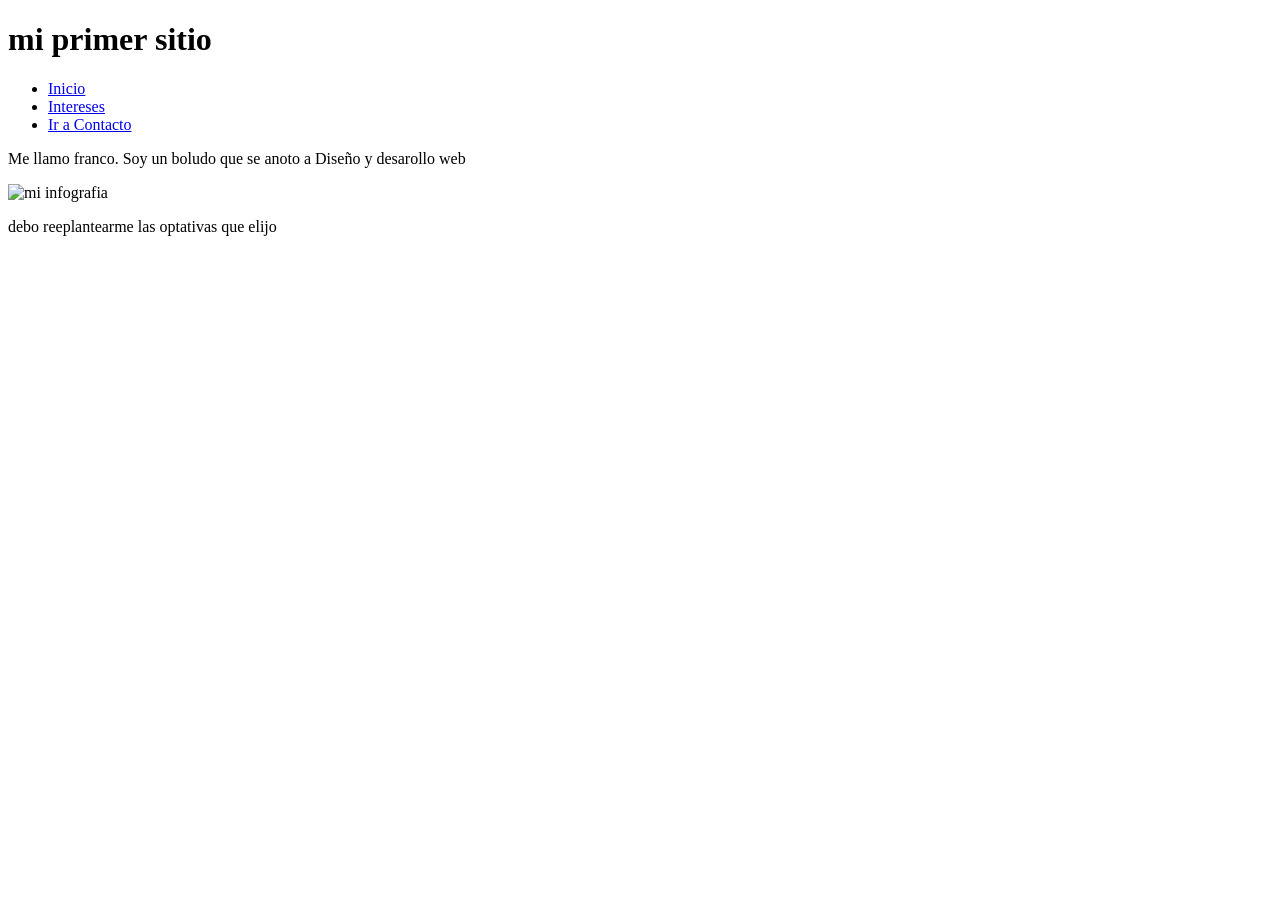
==== index.html @ 0b5c7a94 "Update index.html" ====
<!DOCTYPE html>
<html lang="es">
<head>
    <meta charset="UTF-8">
    <meta name="viewport" content="width=device-width, initial-scale=1.0">
    <title>mi sitio personal</title>
</head>
<body>
    <header>
        <h1>mi primer sitio</h1>
        <nav>
            <ul>
                <li>
                    <a href="inicio.html">Inicio</a>
                </li>
                <li>
                    <a href="intereses.html">Intereses</a>
                </li>
                <li>
                    <a href="contacto.html">Ir a Contacto</a>
                </li>
            </ul>
        </nav>
    </header>
    <main>
        <p>Me llamo franco. Soy un boludo que se anoto a Diseño  y desarollo web</p>
        <img src="infografia.png" alt="mi infografia">
    </main>
    <footer>
        <P>debo reeplantearme las optativas que elijo</P>
    </footer>
</body>
</html>
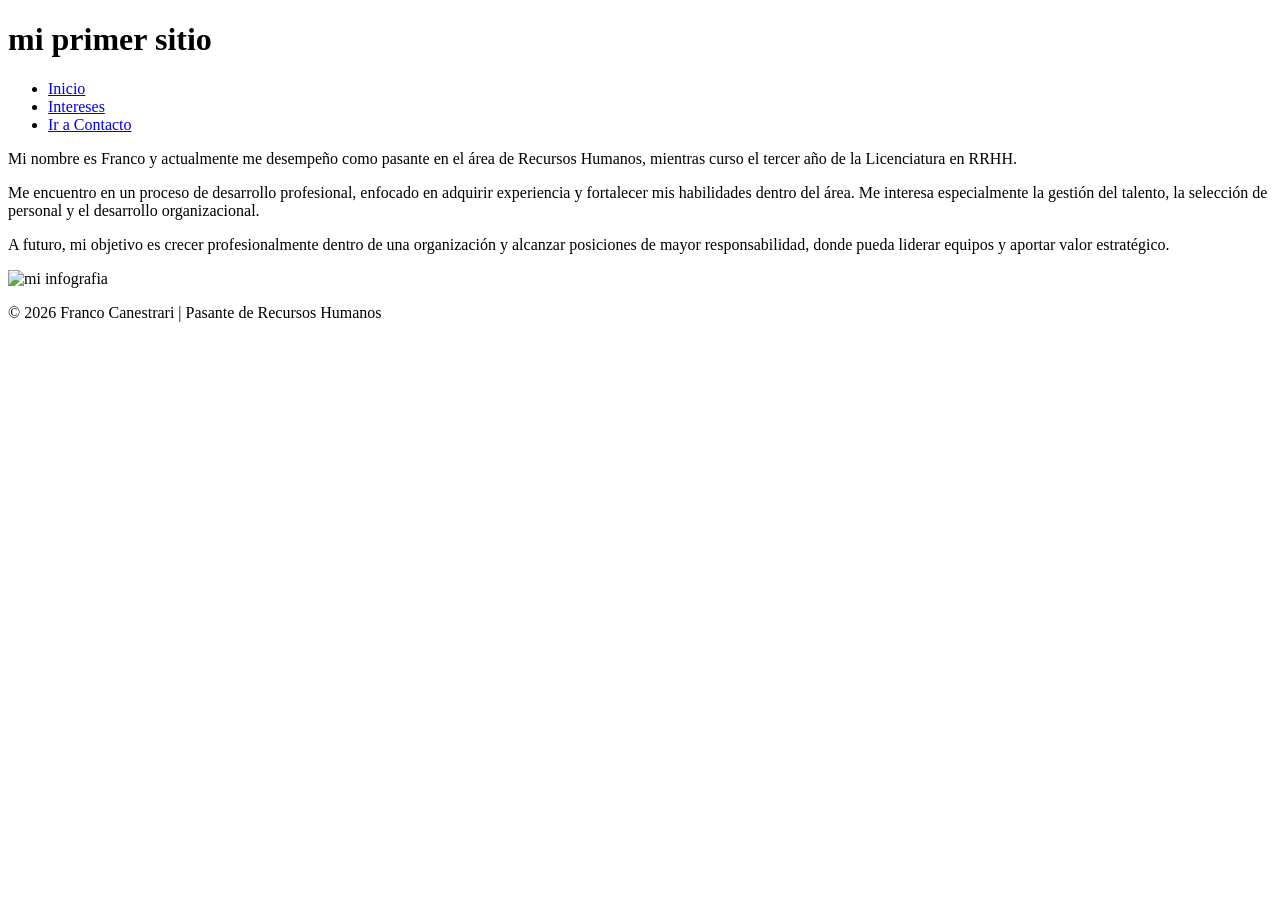
==== commit 5b69f8ba: "Update index.html" ====
--- a/index.html
+++ b/index.html
@@ -23,11 +23,13 @@
         </nav>
     </header>
     <main>
-        <p>Me llamo franco. Soy un boludo que se anoto a Diseño  y desarollo web</p>
+        <p>Mi nombre es Franco y actualmente me desempeño como pasante en el área de Recursos Humanos, mientras curso el tercer año de la Licenciatura en RRHH.</p>
+        <p>Me encuentro en un proceso de desarrollo profesional, enfocado en adquirir experiencia y fortalecer mis habilidades dentro del área. Me interesa especialmente la gestión del talento, la selección de personal y el desarrollo organizacional.</p>
+        <p>A futuro, mi objetivo es crecer profesionalmente dentro de una organización y alcanzar posiciones de mayor responsabilidad, donde pueda liderar equipos y aportar valor estratégico.</p>
         <img src="infografia.png" alt="mi infografia">
     </main>
     <footer>
-        <P>debo reeplantearme las optativas que elijo</P>
+        <p>© 2026 Franco Canestrari | Pasante de Recursos Humanos</p>
     </footer>
 </body>
 </html>
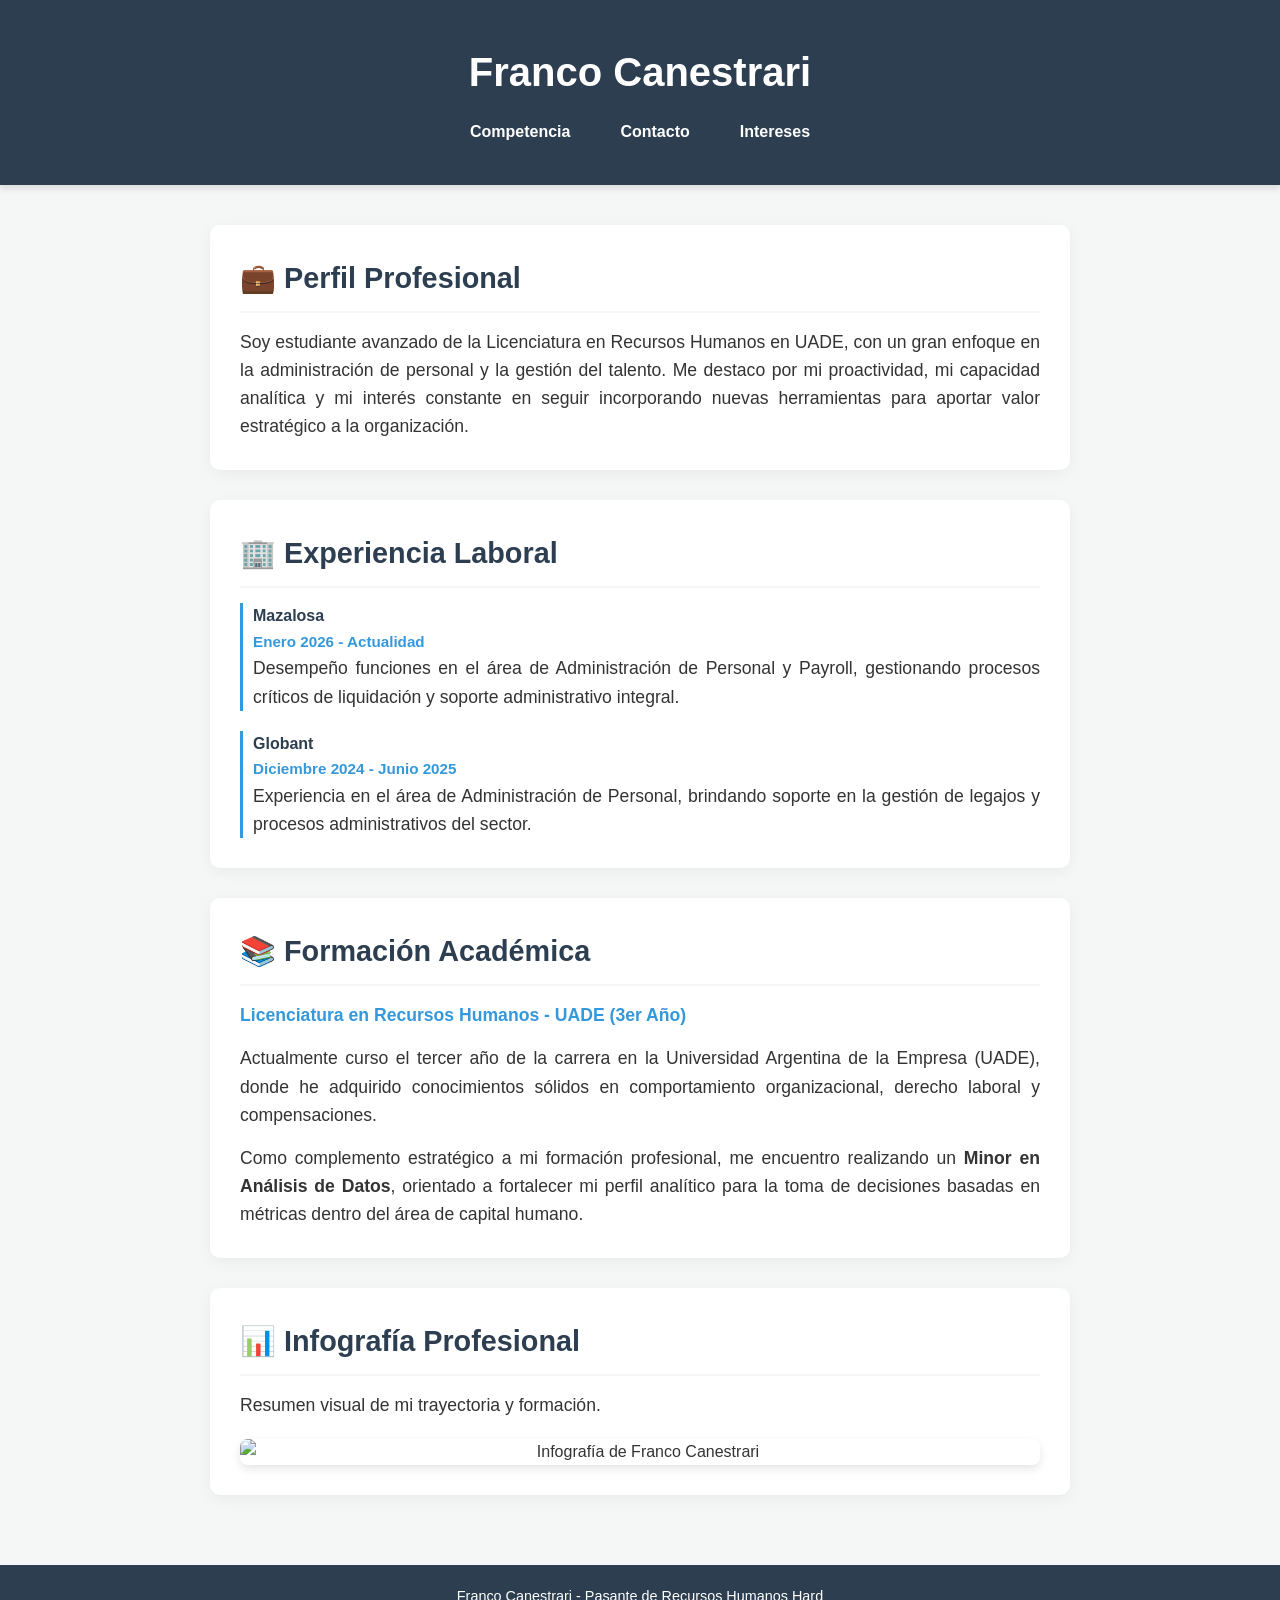
==== commit cbed9192: "Revamp index.html with new layout and styles" ====
--- a/index.html
+++ b/index.html
@@ -3,33 +3,237 @@
 <head>
     <meta charset="UTF-8">
     <meta name="viewport" content="width=device-width, initial-scale=1.0">
-    <title>mi sitio personal</title>
+    <title>Franco Canestrari - Intereses</title>
+    
+    <style>
+        /* 1. TIPOGRAFÍA Y VARIABLES GLOBALES */
+        :root {
+            --color-fondo: #f4f7f6;
+            --color-texto: #333333;
+            --color-primario: #2c3e50;
+            --color-secundario: #3498db;
+            --color-blanco: #ffffff;
+        }
+
+        * {
+            margin: 0;
+            padding: 0;
+            box-sizing: border-box;
+        }
+
+        body {
+            font-family: 'Segoe UI', Tahoma, Geneva, Verdana, sans-serif;
+            background-color: var(--color-fondo);
+            color: var(--color-texto);
+            line-height: 1.6;
+            display: flex;
+            flex-direction: column;
+            min-height: 100vh;
+        }
+
+        /* 2. DISEÑO DEL HEADER Y NAVEGACIÓN */
+        header {
+            background-color: var(--color-primario);
+            color: var(--color-blanco);
+            text-align: center;
+            padding: 40px 20px;
+            box-shadow: 0 4px 6px rgba(0,0,0,0.1);
+        }
+
+        header h1 {
+            font-size: 2.5rem;
+            margin-bottom: 10px;
+        }
+
+        nav ul.menu-navegacion {
+            list-style-type: none;
+            display: flex;
+            justify-content: center;
+            gap: 20px;
+            margin-top: 15px;
+        }
+
+        nav a {
+            color: var(--color-blanco);
+            text-decoration: none;
+            font-weight: bold;
+            padding: 8px 15px;
+            border-radius: 5px;
+            transition: background-color 0.3s;
+        }
+
+        nav a:hover {
+            background-color: var(--color-secundario);
+        }
+
+        /* 3. DISEÑO DEL MAIN Y LISTA (Estilo Tarjetas) */
+        main {
+            flex-grow: 1;
+            max-width: 900px;
+            margin: 40px auto;
+            padding: 0 20px;
+            width: 100%;
+        }
+
+        ul.lista-intereses {
+            list-style-type: none;
+            padding: 0;
+        }
+
+        ul.lista-intereses li {
+            background-color: var(--color-blanco);
+            padding: 30px;
+            border-radius: 10px;
+            box-shadow: 0 4px 15px rgba(0,0,0,0.05);
+            margin-bottom: 30px;
+            text-align: left;
+            transition: transform 0.2s ease;
+        }
+
+        ul.lista-intereses li:hover {
+            transform: translateY(-3px);
+        }
+
+        ul.lista-intereses h3 {
+            color: var(--color-primario);
+            margin-bottom: 15px;
+            font-size: 1.8rem;
+            border-bottom: 2px solid var(--color-fondo);
+            padding-bottom: 10px;
+            display: flex;
+            align-items: center;
+            gap: 10px;
+        }
+
+        ul.lista-intereses p {
+            margin-bottom: 15px;
+            font-size: 1.1rem;
+            text-align: justify;
+        }
+
+        .periodo-laboral {
+            margin-bottom: 20px;
+            padding-left: 10px;
+            border-left: 3px solid var(--color-secundario);
+        }
+
+        .periodo-laboral:last-child {
+            margin-bottom: 0;
+        }
+
+        .empresa {
+            font-weight: bold;
+            color: var(--color-primario);
+            display: block;
+        }
+
+        .fecha {
+            font-size: 0.95rem;
+            color: var(--color-secundario);
+            font-weight: bold;
+        }
+
+        /* Estilo para la imagen de la infografía */
+        .infografia-img {
+            max-width: 100%;
+            height: auto;
+            border-radius: 8px;
+            display: block;
+            margin: 20px auto 0;
+            box-shadow: 0 4px 10px rgba(0,0,0,0.1);
+        }
+
+        ul.lista-intereses p:last-of-type {
+            margin-bottom: 0;
+        }
+
+        /* 4. DISEÑO DEL FOOTER */
+        footer {
+            background-color: var(--color-primario);
+            color: var(--color-blanco);
+            text-align: center;
+            padding: 20px;
+            margin-top: auto;
+            font-size: 0.9rem;
+        }
+
+        /* 5. RESPONSIVE DESIGN */
+        @media (max-width: 600px) {
+            header h1 {
+                font-size: 2rem;
+            }
+            nav ul.menu-navegacion {
+                flex-direction: column;
+                gap: 10px;
+            }
+            main {
+                margin: 20px auto;
+            }
+            ul.lista-intereses li {
+                padding: 20px;
+            }
+        }
+    </style>
 </head>
 <body>
+
+    <!-- CABECERA -->
     <header>
-        <h1>mi primer sitio</h1>
+        <h1>Franco Canestrari</h1>
         <nav>
-            <ul>
-                <li>
-                    <a href="inicio.html">Inicio</a>
-                </li>
-                <li>
-                    <a href="intereses.html">Intereses</a>
-                </li>
-                <li>
-                    <a href="contacto.html">Ir a Contacto</a>
-                </li>
+            <ul class="menu-navegacion">
+                <li><a href="index.html">Competencia</a></li>
+                <li><a href="contacto.html">Contacto</a></li>
+                <li><a href="intereses.html">Intereses</a></li>
             </ul>
         </nav>
     </header>
+
+    <!-- CONTENIDO PRINCIPAL -->
     <main>
-        <p>Mi nombre es Franco y actualmente me desempeño como pasante en el área de Recursos Humanos, mientras curso el tercer año de la Licenciatura en RRHH.</p>
-        <p>Me encuentro en un proceso de desarrollo profesional, enfocado en adquirir experiencia y fortalecer mis habilidades dentro del área. Me interesa especialmente la gestión del talento, la selección de personal y el desarrollo organizacional.</p>
-        <p>A futuro, mi objetivo es crecer profesionalmente dentro de una organización y alcanzar posiciones de mayor responsabilidad, donde pueda liderar equipos y aportar valor estratégico.</p>
-        <img src="infografia.png" alt="mi infografia">
+        <ul class="lista-intereses">
+            
+            <li>
+                <h3>💼 Perfil Profesional</h3>
+                <p>Soy estudiante avanzado de la Licenciatura en Recursos Humanos en UADE, con un gran enfoque en la administración de personal y la gestión del talento. Me destaco por mi proactividad, mi capacidad analítica y mi interés constante en seguir incorporando nuevas herramientas para aportar valor estratégico a la organización.</p>
+            </li>
+
+            <li>
+                <h3>🏢 Experiencia Laboral</h3>
+                
+                <div class="periodo-laboral">
+                    <span class="empresa">Mazalosa</span>
+                    <span class="fecha">Enero 2026 - Actualidad</span>
+                    <p>Desempeño funciones en el área de Administración de Personal y Payroll, gestionando procesos críticos de liquidación y soporte administrativo integral.</p>
+                </div>
+
+                <div class="periodo-laboral">
+                    <span class="empresa">Globant</span>
+                    <span class="fecha">Diciembre 2024 - Junio 2025</span>
+                    <p>Experiencia en el área de Administración de Personal, brindando soporte en la gestión de legajos y procesos administrativos del sector.</p>
+                </div>
+            </li>
+
+            <li>
+                <h3>📚 Formación Académica</h3>
+                <p><strong style="color: var(--color-secundario);">Licenciatura en Recursos Humanos - UADE (3er Año)</strong></p>
+                <p>Actualmente curso el tercer año de la carrera en la Universidad Argentina de la Empresa (UADE), donde he adquirido conocimientos sólidos en comportamiento organizacional, derecho laboral y compensaciones.</p>
+                <p>Como complemento estratégico a mi formación profesional, me encuentro realizando un <strong>Minor en Análisis de Datos</strong>, orientado a fortalecer mi perfil analítico para la toma de decisiones basadas en métricas dentro del área de capital humano.</p>
+            </li>
+
+            <li style="text-align: center;">
+                <h3>📊 Infografía Profesional</h3>
+                <p>Resumen visual de mi trayectoria y formación.</p>
+                <img src="infografia.png" alt="Infografía de Franco Canestrari" class="infografia-img">
+            </li>
+
+        </ul>
     </main>
+
+    <!-- FOOTER -->
     <footer>
-        <p>© 2026 Franco Canestrari | Pasante de Recursos Humanos</p>
+        <p>Franco Canestrari - Pasante de Recursos Humanos Hard</p>
     </footer>
+
 </body>
 </html>
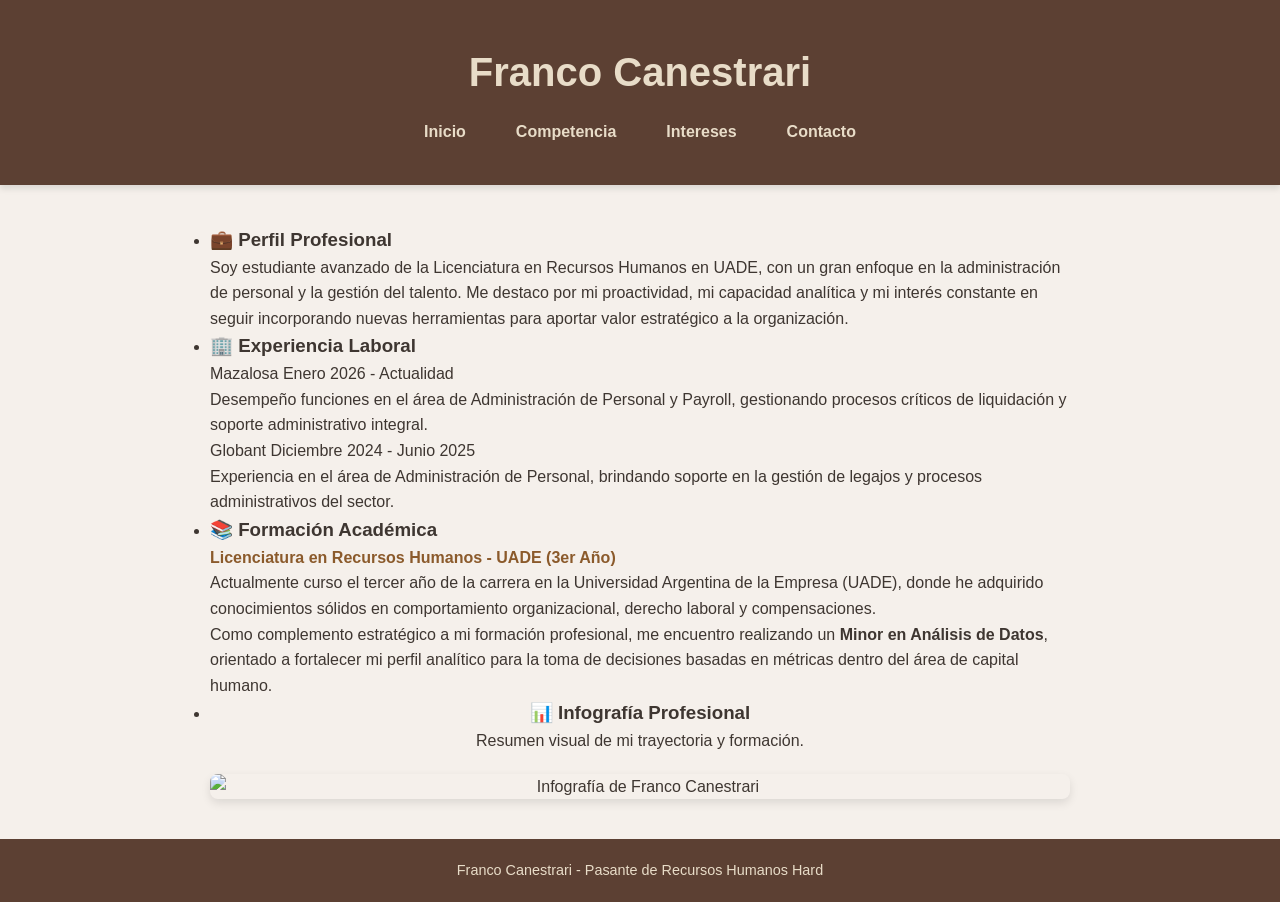
==== commit 1f9f48da: "Link external stylesheet in index.html Replaced inline styles with an external stylesheet link for b" ====
--- a/index.html
+++ b/index.html
@@ -3,177 +3,10 @@
 <head>
     <meta charset="UTF-8">
     <meta name="viewport" content="width=device-width, initial-scale=1.0">
-    <title>Franco Canestrari - Intereses</title>
+    <title>Franco Canestrari - Inicio</title>
     
-    <style>
-        /* 1. TIPOGRAFÍA Y VARIABLES GLOBALES */
-        :root {
-            --color-fondo: #f4f7f6;
-            --color-texto: #333333;
-            --color-primario: #2c3e50;
-            --color-secundario: #3498db;
-            --color-blanco: #ffffff;
-        }
-
-        * {
-            margin: 0;
-            padding: 0;
-            box-sizing: border-box;
-        }
-
-        body {
-            font-family: 'Segoe UI', Tahoma, Geneva, Verdana, sans-serif;
-            background-color: var(--color-fondo);
-            color: var(--color-texto);
-            line-height: 1.6;
-            display: flex;
-            flex-direction: column;
-            min-height: 100vh;
-        }
-
-        /* 2. DISEÑO DEL HEADER Y NAVEGACIÓN */
-        header {
-            background-color: var(--color-primario);
-            color: var(--color-blanco);
-            text-align: center;
-            padding: 40px 20px;
-            box-shadow: 0 4px 6px rgba(0,0,0,0.1);
-        }
-
-        header h1 {
-            font-size: 2.5rem;
-            margin-bottom: 10px;
-        }
-
-        nav ul.menu-navegacion {
-            list-style-type: none;
-            display: flex;
-            justify-content: center;
-            gap: 20px;
-            margin-top: 15px;
-        }
-
-        nav a {
-            color: var(--color-blanco);
-            text-decoration: none;
-            font-weight: bold;
-            padding: 8px 15px;
-            border-radius: 5px;
-            transition: background-color 0.3s;
-        }
-
-        nav a:hover {
-            background-color: var(--color-secundario);
-        }
-
-        /* 3. DISEÑO DEL MAIN Y LISTA (Estilo Tarjetas) */
-        main {
-            flex-grow: 1;
-            max-width: 900px;
-            margin: 40px auto;
-            padding: 0 20px;
-            width: 100%;
-        }
-
-        ul.lista-intereses {
-            list-style-type: none;
-            padding: 0;
-        }
-
-        ul.lista-intereses li {
-            background-color: var(--color-blanco);
-            padding: 30px;
-            border-radius: 10px;
-            box-shadow: 0 4px 15px rgba(0,0,0,0.05);
-            margin-bottom: 30px;
-            text-align: left;
-            transition: transform 0.2s ease;
-        }
-
-        ul.lista-intereses li:hover {
-            transform: translateY(-3px);
-        }
-
-        ul.lista-intereses h3 {
-            color: var(--color-primario);
-            margin-bottom: 15px;
-            font-size: 1.8rem;
-            border-bottom: 2px solid var(--color-fondo);
-            padding-bottom: 10px;
-            display: flex;
-            align-items: center;
-            gap: 10px;
-        }
-
-        ul.lista-intereses p {
-            margin-bottom: 15px;
-            font-size: 1.1rem;
-            text-align: justify;
-        }
-
-        .periodo-laboral {
-            margin-bottom: 20px;
-            padding-left: 10px;
-            border-left: 3px solid var(--color-secundario);
-        }
-
-        .periodo-laboral:last-child {
-            margin-bottom: 0;
-        }
-
-        .empresa {
-            font-weight: bold;
-            color: var(--color-primario);
-            display: block;
-        }
-
-        .fecha {
-            font-size: 0.95rem;
-            color: var(--color-secundario);
-            font-weight: bold;
-        }
-
-        /* Estilo para la imagen de la infografía */
-        .infografia-img {
-            max-width: 100%;
-            height: auto;
-            border-radius: 8px;
-            display: block;
-            margin: 20px auto 0;
-            box-shadow: 0 4px 10px rgba(0,0,0,0.1);
-        }
-
-        ul.lista-intereses p:last-of-type {
-            margin-bottom: 0;
-        }
-
-        /* 4. DISEÑO DEL FOOTER */
-        footer {
-            background-color: var(--color-primario);
-            color: var(--color-blanco);
-            text-align: center;
-            padding: 20px;
-            margin-top: auto;
-            font-size: 0.9rem;
-        }
-
-        /* 5. RESPONSIVE DESIGN */
-        @media (max-width: 600px) {
-            header h1 {
-                font-size: 2rem;
-            }
-            nav ul.menu-navegacion {
-                flex-direction: column;
-                gap: 10px;
-            }
-            main {
-                margin: 20px auto;
-            }
-            ul.lista-intereses li {
-                padding: 20px;
-            }
-        }
-    </style>
+    <!-- Enlace a la hoja de estilos externa -->
+    <link rel="stylesheet" href="styles.css">
 </head>
 <body>
 
@@ -182,9 +15,10 @@
         <h1>Franco Canestrari</h1>
         <nav>
             <ul class="menu-navegacion">
-                <li><a href="index.html">Competencia</a></li>
+                <li><a href="index.html">Inicio</a></li>
+                <li><a href="competencias.html">Competencia</a></li>
+                <li><a href="intereses.html">Intereses</a></li>
                 <li><a href="contacto.html">Contacto</a></li>
-                <li><a href="intereses.html">Intereses</a></li>
             </ul>
         </nav>
     </header>
--- a/styles.css
+++ b/styles.css
@@ -0,0 +1,216 @@
+/* 1. VARIABLES GLOBALES Y RESET */
+:root {
+    --color-fondo: #f5f0eb; /* Un fondo cálido para combinar con el marrón */
+    --color-texto: #3e3631; /* Un gris-marrón muy oscuro para el texto */
+    --color-primario: #5c4033; /* Marrón oscuro (reemplaza al azul oscuro) */
+    --color-secundario: #8b5a2b; /* Marrón acento (reemplaza al azul claro) */
+    --color-blanco: #e8dcc8; /* Marrón muy clarito/crema (reemplaza al blanco) */
+    --sombra: 0 4px 15px rgba(0,0,0,0.05);
+}
+
+* {
+    margin: 0;
+    padding: 0;
+    box-sizing: border-box;
+}
+
+body {
+    font-family: 'Segoe UI', Tahoma, Geneva, Verdana, sans-serif;
+    background-color: var(--color-fondo);
+    color: var(--color-texto);
+    line-height: 1.6;
+    display: flex;
+    flex-direction: column;
+    min-height: 100vh;
+}
+
+/* 2. HEADER Y NAVEGACIÓN */
+header {
+    background-color: var(--color-primario);
+    color: var(--color-blanco);
+    text-align: center;
+    padding: 40px 20px;
+    box-shadow: 0 4px 6px rgba(0,0,0,0.1);
+}
+
+header h1 {
+    font-size: 2.5rem;
+    margin-bottom: 10px;
+}
+
+nav ul {
+    list-style-type: none;
+    display: flex;
+    justify-content: center;
+    gap: 20px;
+    margin-top: 15px;
+    flex-wrap: wrap;
+}
+
+nav a {
+    color: var(--color-blanco);
+    text-decoration: none;
+    font-weight: bold;
+    padding: 8px 15px;
+    border-radius: 5px;
+    transition: background-color 0.3s;
+}
+
+nav a:hover {
+    background-color: var(--color-secundario);
+}
+
+/* 3. ESTRUCTURA PRINCIPAL Y TARJETAS */
+main {
+    flex-grow: 1;
+    max-width: 900px;
+    margin: 40px auto;
+    padding: 0 20px;
+    width: 100%;
+}
+
+.seccion-tarjeta {
+    background-color: var(--color-blanco);
+    padding: 30px;
+    border-radius: 10px;
+    box-shadow: var(--sombra);
+    margin-bottom: 30px;
+    text-align: left;
+}
+
+.seccion-tarjeta h2 {
+    color: var(--color-primario);
+    margin-bottom: 20px;
+    font-size: 1.8rem;
+    border-bottom: 2px solid var(--color-fondo);
+    padding-bottom: 10px;
+}
+
+.seccion-tarjeta p {
+    margin-bottom: 15px;
+    font-size: 1.1rem;
+    text-align: justify;
+}
+
+/* 4. COMPONENTES ESPECÍFICOS (COMPETENCIAS) */
+.contenedor-grilla {
+    display: grid;
+    grid-template-columns: repeat(auto-fit, minmax(300px, 1fr));
+    gap: 20px;
+}
+
+.columna h3 {
+    color: var(--color-secundario);
+    font-size: 1.4rem;
+    margin-bottom: 15px;
+    display: flex;
+    align-items: center;
+    gap: 10px;
+}
+
+.lista-estilizada {
+    list-style: none;
+}
+
+.lista-estilizada li {
+    background: var(--color-fondo);
+    margin-bottom: 10px;
+    padding: 12px 15px;
+    border-radius: 6px;
+    border-left: 4px solid var(--color-primario);
+    font-size: 1rem;
+    font-weight: 500;
+}
+
+/* 5. COMPONENTES DE CERTIFICADOS Y EXPERIENCIA */
+.item-lista {
+    background-color: var(--color-fondo);
+    padding: 15px 20px;
+    border-radius: 8px;
+    margin-bottom: 15px;
+    border: 1px solid #d3c4b1; /* Borde adaptado a tono marrón */
+}
+
+.item-lista strong {
+    display: block;
+    color: var(--color-primario);
+    font-size: 1.1rem;
+}
+
+.item-lista span {
+    color: var(--color-secundario);
+    font-weight: bold;
+    font-size: 0.9rem;
+}
+
+/* 6. CONTACTO Y REDES SOCIALES */
+.btn-accion {
+    display: inline-block;
+    background-color: var(--color-primario);
+    color: var(--color-blanco);
+    padding: 15px 30px;
+    text-decoration: none;
+    font-weight: bold;
+    font-size: 1.1rem;
+    border-radius: 50px;
+    transition: all 0.3s;
+    margin-top: 15px;
+    box-shadow: 0 4px 6px rgba(0,0,0,0.1);
+}
+
+.btn-accion:hover {
+    background-color: var(--color-secundario);
+    transform: translateY(-2px);
+}
+
+.contenedor-redes {
+    display: grid;
+    grid-template-columns: repeat(auto-fit, minmax(200px, 1fr));
+    gap: 20px;
+    margin-top: 20px;
+}
+
+.tarjeta-red {
+    background-color: var(--color-fondo);
+    padding: 25px 20px;
+    border-radius: 10px;
+    text-align: center;
+    text-decoration: none;
+    color: var(--color-primario);
+    font-weight: bold;
+    border: 2px solid transparent;
+    transition: all 0.3s;
+}
+
+.tarjeta-red:hover {
+    border-color: var(--color-secundario);
+    background-color: var(--color-blanco);
+    transform: translateY(-5px);
+}
+
+/* 7. IMÁGENES E INFOGRAFÍA */
+.infografia-img {
+    max-width: 100%;
+    height: auto;
+    border-radius: 8px;
+    display: block;
+    margin: 20px auto 0;
+    box-shadow: 0 4px 10px rgba(0,0,0,0.1);
+}
+
+/* 8. FOOTER */
+footer {
+    background-color: var(--color-primario);
+    color: var(--color-blanco);
+    text-align: center;
+    padding: 20px;
+    margin-top: auto;
+    font-size: 0.9rem;
+}
+
+/* 9. RESPONSIVE */
+@media (max-width: 600px) {
+    header h1 { font-size: 2rem; }
+    nav ul { flex-direction: column; gap: 10px; }
+    main { margin: 20px auto; }
+}
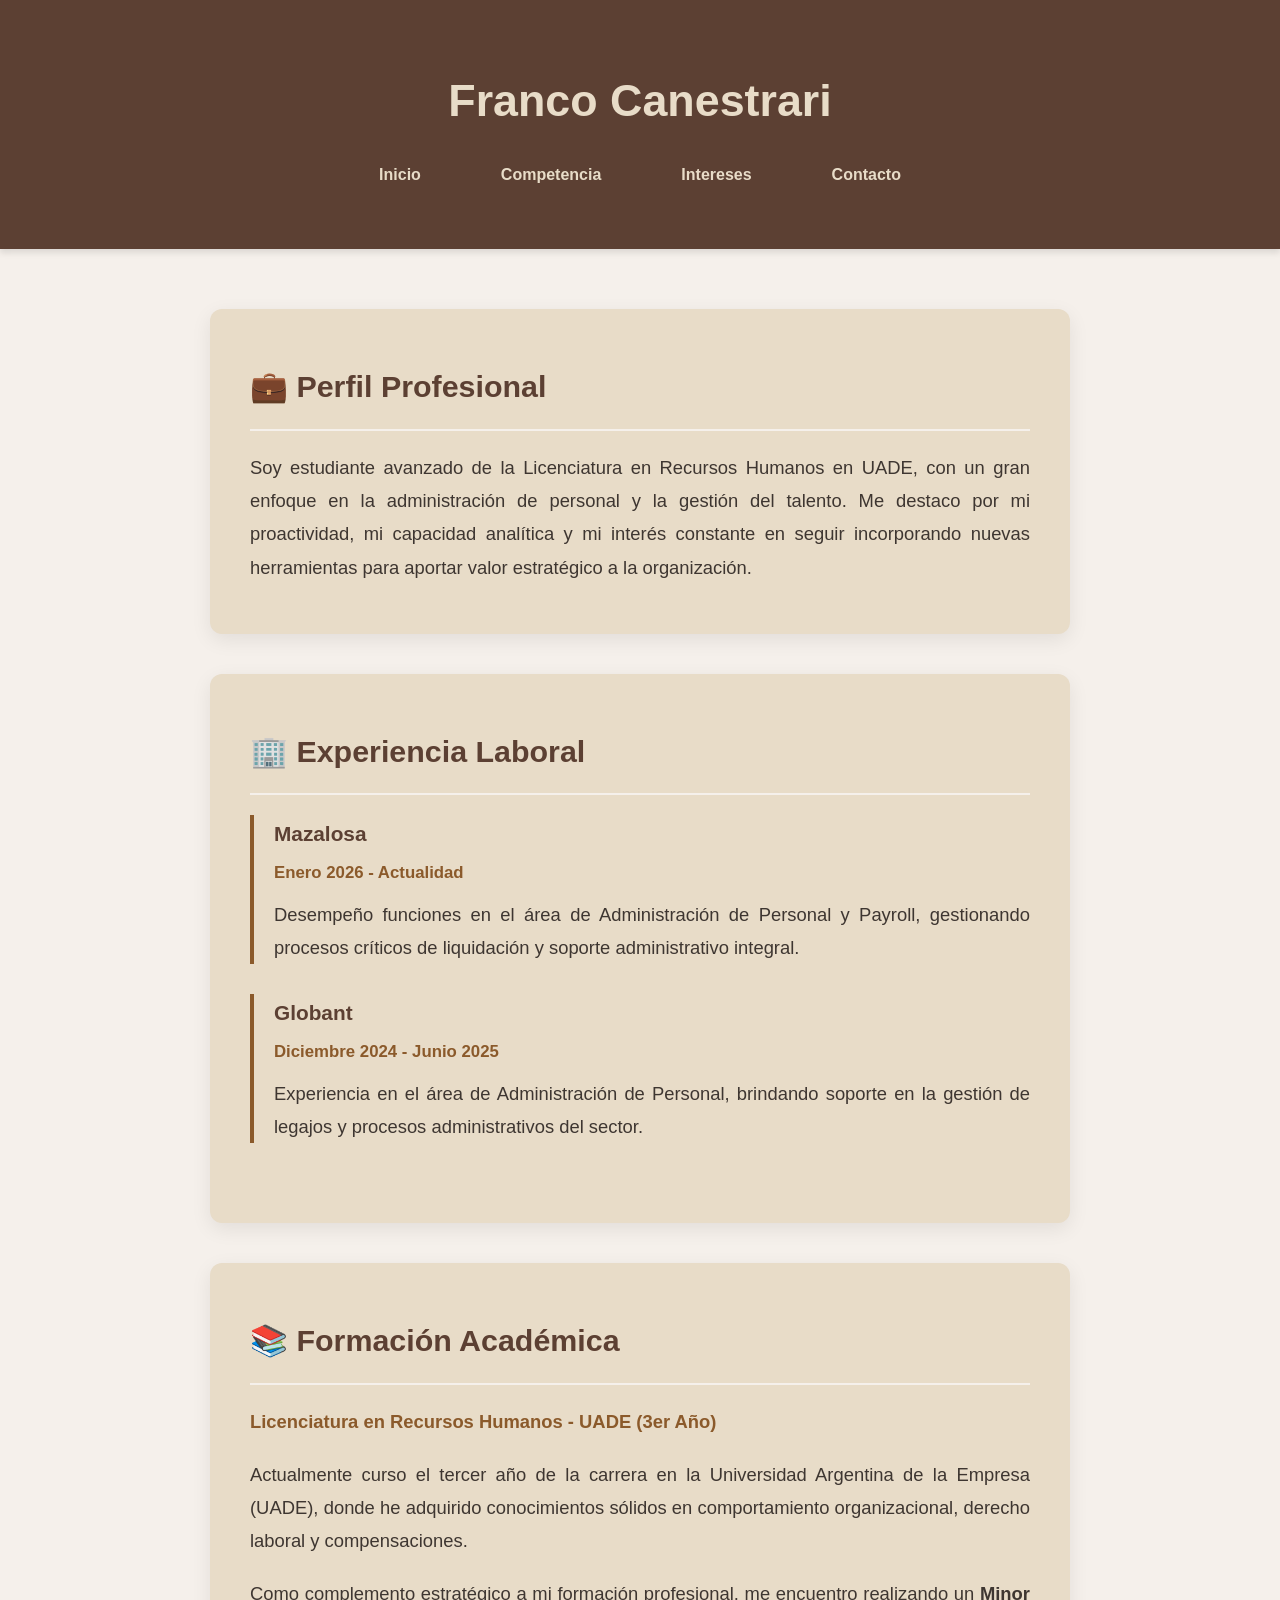
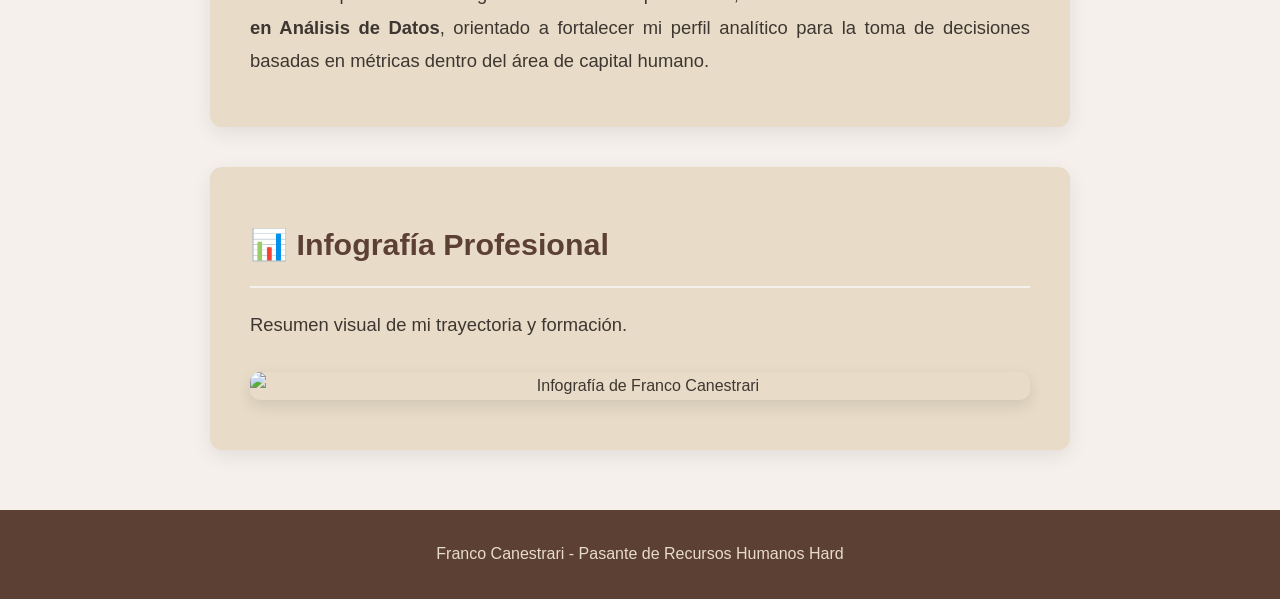
==== commit cbb7dbb4: "Fix HTML formatting and update content" ====
--- a/index.html
+++ b/index.html
@@ -5,25 +5,21 @@
     <meta name="viewport" content="width=device-width, initial-scale=1.0">
     <title>Franco Canestrari - Inicio</title>
     
-    <!-- Enlace a la hoja de estilos externa -->
     <link rel="stylesheet" href="styles.css">
 </head>
 <body>
-
-    <!-- CABECERA -->
     <header>
         <h1>Franco Canestrari</h1>
         <nav>
             <ul class="menu-navegacion">
                 <li><a href="index.html">Inicio</a></li>
-                <li><a href="competencias.html">Competencia</a></li>
+                <li><a href="Competencias.html">Competencia</a></li>
                 <li><a href="intereses.html">Intereses</a></li>
                 <li><a href="contacto.html">Contacto</a></li>
             </ul>
         </nav>
     </header>
 
-    <!-- CONTENIDO PRINCIPAL -->
     <main>
         <ul class="lista-intereses">
             
@@ -64,7 +60,6 @@
         </ul>
     </main>
 
-    <!-- FOOTER -->
     <footer>
         <p>Franco Canestrari - Pasante de Recursos Humanos Hard</p>
     </footer>
--- a/styles.css
+++ b/styles.css
@@ -1,11 +1,10 @@
-/* 1. VARIABLES GLOBALES Y RESET */
 :root {
-    --color-fondo: #f5f0eb; /* Un fondo cálido para combinar con el marrón */
-    --color-texto: #3e3631; /* Un gris-marrón muy oscuro para el texto */
-    --color-primario: #5c4033; /* Marrón oscuro (reemplaza al azul oscuro) */
-    --color-secundario: #8b5a2b; /* Marrón acento (reemplaza al azul claro) */
-    --color-blanco: #e8dcc8; /* Marrón muy clarito/crema (reemplaza al blanco) */
-    --sombra: 0 4px 15px rgba(0,0,0,0.05);
+    --color-fondo: #f5f0eb;
+    --color-texto: #3e3631;
+    --color-primario: #5c4033;
+    --color-secundario: #8b5a2b;
+    --color-blanco: #e8dcc8;
+    --sombra: 0 6px 20px rgba(0,0,0,0.08);
 }
 
 * {
@@ -18,32 +17,31 @@
     font-family: 'Segoe UI', Tahoma, Geneva, Verdana, sans-serif;
     background-color: var(--color-fondo);
     color: var(--color-texto);
-    line-height: 1.6;
+    line-height: 1.8;
     display: flex;
     flex-direction: column;
     min-height: 100vh;
 }
 
-/* 2. HEADER Y NAVEGACIÓN */
 header {
     background-color: var(--color-primario);
     color: var(--color-blanco);
     text-align: center;
-    padding: 40px 20px;
+    padding: 60px 20px;
     box-shadow: 0 4px 6px rgba(0,0,0,0.1);
 }
 
 header h1 {
-    font-size: 2.5rem;
-    margin-bottom: 10px;
-}
-
-nav ul {
+    font-size: 2.8rem;
+    margin-bottom: 15px;
+}
+
+nav ul, nav ul.menu-navegacion {
     list-style-type: none;
     display: flex;
     justify-content: center;
-    gap: 20px;
-    margin-top: 15px;
+    gap: 30px;
+    margin-top: 20px;
     flex-wrap: wrap;
 }
 
@@ -51,7 +49,7 @@
     color: var(--color-blanco);
     text-decoration: none;
     font-weight: bold;
-    padding: 8px 15px;
+    padding: 12px 25px;
     border-radius: 5px;
     transition: background-color 0.3s;
 }
@@ -60,52 +58,95 @@
     background-color: var(--color-secundario);
 }
 
-/* 3. ESTRUCTURA PRINCIPAL Y TARJETAS */
 main {
     flex-grow: 1;
     max-width: 900px;
-    margin: 40px auto;
+    margin: 60px auto;
     padding: 0 20px;
     width: 100%;
+    display: flex;
+    flex-direction: column;
+    gap: 40px;
 }
 
 .seccion-tarjeta {
     background-color: var(--color-blanco);
-    padding: 30px;
-    border-radius: 10px;
+    padding: 50px 40px;
+    border-radius: 12px;
     box-shadow: var(--sombra);
-    margin-bottom: 30px;
     text-align: left;
 }
 
 .seccion-tarjeta h2 {
     color: var(--color-primario);
-    margin-bottom: 20px;
-    font-size: 1.8rem;
+    margin-bottom: 25px;
+    font-size: 2rem;
     border-bottom: 2px solid var(--color-fondo);
-    padding-bottom: 10px;
+    padding-bottom: 15px;
 }
 
 .seccion-tarjeta p {
-    margin-bottom: 15px;
-    font-size: 1.1rem;
+    margin-bottom: 20px;
+    font-size: 1.15rem;
     text-align: justify;
 }
 
-/* 4. COMPONENTES ESPECÍFICOS (COMPETENCIAS) */
+ul.lista-intereses {
+    list-style-type: none;
+    padding: 0;
+    display: flex;
+    flex-direction: column;
+    gap: 40px;
+}
+
+ul.lista-intereses li {
+    background-color: var(--color-blanco);
+    padding: 50px 40px;
+    border-radius: 12px;
+    box-shadow: var(--sombra);
+    text-align: left;
+    transition: transform 0.2s ease;
+}
+
+ul.lista-intereses li:hover {
+    transform: translateY(-5px);
+}
+
+ul.lista-intereses h3 {
+    color: var(--color-primario);
+    margin-bottom: 20px;
+    font-size: 1.9rem;
+    border-bottom: 2px solid var(--color-fondo);
+    padding-bottom: 15px;
+    display: flex;
+    align-items: center;
+    gap: 12px;
+}
+
+ul.lista-intereses p {
+    margin-bottom: 20px;
+    font-size: 1.15rem;
+    text-align: justify;
+}
+
+ul.lista-intereses p:last-of-type {
+    margin-bottom: 0;
+}
+
 .contenedor-grilla {
     display: grid;
     grid-template-columns: repeat(auto-fit, minmax(300px, 1fr));
-    gap: 20px;
+    gap: 40px;
+    margin-top: 20px;
 }
 
 .columna h3 {
     color: var(--color-secundario);
-    font-size: 1.4rem;
-    margin-bottom: 15px;
+    font-size: 1.5rem;
+    margin-bottom: 20px;
     display: flex;
     align-items: center;
-    gap: 10px;
+    gap: 12px;
 }
 
 .lista-estilizada {
@@ -114,103 +155,148 @@
 
 .lista-estilizada li {
     background: var(--color-fondo);
-    margin-bottom: 10px;
-    padding: 12px 15px;
-    border-radius: 6px;
-    border-left: 4px solid var(--color-primario);
-    font-size: 1rem;
+    margin-bottom: 15px;
+    padding: 15px 20px;
+    border-radius: 8px;
+    border-left: 5px solid var(--color-primario);
+    font-size: 1.05rem;
     font-weight: 500;
 }
 
-/* 5. COMPONENTES DE CERTIFICADOS Y EXPERIENCIA */
 .item-lista {
     background-color: var(--color-fondo);
-    padding: 15px 20px;
-    border-radius: 8px;
-    margin-bottom: 15px;
-    border: 1px solid #d3c4b1; /* Borde adaptado a tono marrón */
+    padding: 25px;
+    border-radius: 10px;
+    margin-bottom: 20px;
+    border: 1px solid #d3c4b1;
 }
 
 .item-lista strong {
     display: block;
     color: var(--color-primario);
-    font-size: 1.1rem;
+    font-size: 1.2rem;
+    margin-bottom: 5px;
 }
 
 .item-lista span {
     color: var(--color-secundario);
     font-weight: bold;
-    font-size: 0.9rem;
-}
-
-/* 6. CONTACTO Y REDES SOCIALES */
-.btn-accion {
+    font-size: 1rem;
+    display: block;
+    margin-bottom: 10px;
+}
+
+.periodo-laboral {
+    margin-bottom: 30px;
+    padding-left: 20px;
+    border-left: 4px solid var(--color-secundario);
+}
+
+.empresa {
+    font-weight: bold;
+    color: var(--color-primario);
+    font-size: 1.3rem;
+    display: block;
+    margin-bottom: 5px;
+}
+
+.fecha {
+    font-size: 1.05rem;
+    color: var(--color-secundario);
+    font-weight: bold;
+    display: block;
+    margin-bottom: 10px;
+}
+
+.estado-profesional {
+    display: flex;
+    flex-direction: column;
+    gap: 15px;
+    background-color: #e6dac8;
+    padding: 30px;
+    border-radius: 10px;
+    border-left: 6px solid var(--color-secundario);
+    margin-bottom: 15px;
+    font-size: 1.15rem;
+}
+
+.btn-cv {
     display: inline-block;
     background-color: var(--color-primario);
     color: var(--color-blanco);
-    padding: 15px 30px;
+    padding: 18px 35px;
     text-decoration: none;
     font-weight: bold;
-    font-size: 1.1rem;
+    font-size: 1.2rem;
     border-radius: 50px;
     transition: all 0.3s;
-    margin-top: 15px;
+    margin-top: 25px;
     box-shadow: 0 4px 6px rgba(0,0,0,0.1);
 }
 
-.btn-accion:hover {
+.btn-cv:hover {
     background-color: var(--color-secundario);
     transform: translateY(-2px);
 }
 
 .contenedor-redes {
     display: grid;
-    grid-template-columns: repeat(auto-fit, minmax(200px, 1fr));
-    gap: 20px;
-    margin-top: 20px;
+    grid-template-columns: repeat(auto-fit, minmax(220px, 1fr));
+    gap: 30px;
+    margin-top: 30px;
 }
 
 .tarjeta-red {
     background-color: var(--color-fondo);
-    padding: 25px 20px;
-    border-radius: 10px;
+    padding: 35px 20px;
+    border-radius: 12px;
     text-align: center;
     text-decoration: none;
     color: var(--color-primario);
     font-weight: bold;
     border: 2px solid transparent;
     transition: all 0.3s;
+    display: flex;
+    flex-direction: column;
+    align-items: center;
+    gap: 20px;
+    font-size: 1.1rem;
+}
+
+.tarjeta-red span {
+    font-size: 3rem;
 }
 
 .tarjeta-red:hover {
     border-color: var(--color-secundario);
     background-color: var(--color-blanco);
     transform: translateY(-5px);
-}
-
-/* 7. IMÁGENES E INFOGRAFÍA */
+    box-shadow: 0 8px 20px rgba(0,0,0,0.08);
+}
+
 .infografia-img {
     max-width: 100%;
     height: auto;
-    border-radius: 8px;
-    display: block;
-    margin: 20px auto 0;
-    box-shadow: 0 4px 10px rgba(0,0,0,0.1);
-}
-
-/* 8. FOOTER */
+    border-radius: 10px;
+    display: block;
+    margin: 30px auto 0;
+    box-shadow: 0 6px 15px rgba(0,0,0,0.1);
+}
+
 footer {
     background-color: var(--color-primario);
     color: var(--color-blanco);
     text-align: center;
-    padding: 20px;
+    padding: 30px 20px;
     margin-top: auto;
-    font-size: 0.9rem;
-}
-
-/* 9. RESPONSIVE */
+    font-size: 1rem;
+}
+
 @media (max-width: 600px) {
-    header h1 { font-size: 2rem; }
-    nav ul { flex-direction: column; gap: 10px; }
-    main { margin: 20px auto; }
-}
+    header h1 { font-size: 2.2rem; }
+    header { padding: 40px 20px; }
+    nav ul, nav ul.menu-navegacion { flex-direction: column; gap: 15px; }
+    main { margin: 30px auto; gap: 30px; }
+    .seccion-tarjeta, ul.lista-intereses li { padding: 30px 20px; }
+    .contenedor-redes { grid-template-columns: 1fr; }
+}
